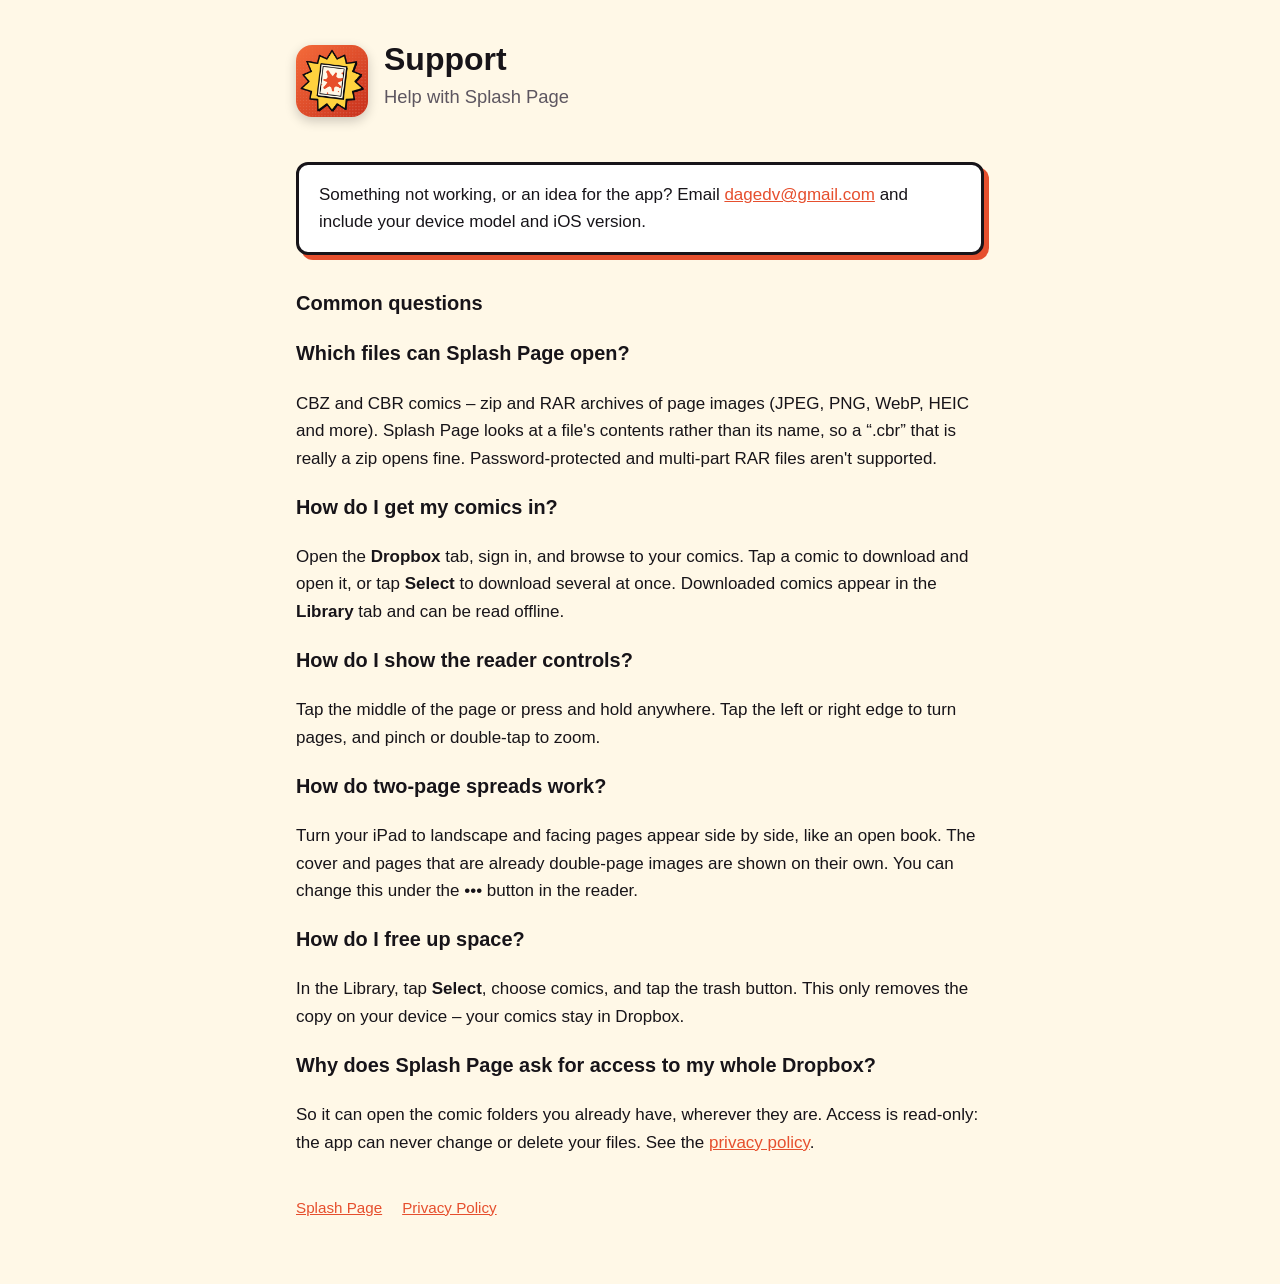
==== support.html @ 447c873d "Splash Page website: home, support and privacy pages Co-Authored-By: Claude Opus 5.5 <noreply@anthro" ====
<!doctype html>
<html lang="en">
<head>
<meta charset="utf-8">
<meta name="viewport" content="width=device-width, initial-scale=1">
<title>Support – Splash Page</title>
<link rel="icon" href="icon.png">
<link rel="stylesheet" href="style.css">
</head>
<body>
<main>
  <header>
    <a href="index.html"><img src="icon.png" alt="Splash Page"></a>
    <div>
      <h1>Support</h1>
      <p class="lead">Help with Splash Page</p>
    </div>
  </header>

  <div class="card">
    Something not working, or an idea for the app? Email <a href="mailto:dagedv@gmail.com">dagedv@gmail.com</a> and include your device model and iOS version.
  </div>

  <h2>Common questions</h2>

  <h3>Which files can Splash Page open?</h3>
  <p>CBZ and CBR comics – zip and RAR archives of page images (JPEG, PNG, WebP, HEIC and more). Splash Page looks at a file's contents rather than its name, so a “.cbr” that is really a zip opens fine. Password-protected and multi-part RAR files aren't supported.</p>

  <h3>How do I get my comics in?</h3>
  <p>Open the <strong>Dropbox</strong> tab, sign in, and browse to your comics. Tap a comic to download and open it, or tap <strong>Select</strong> to download several at once. Downloaded comics appear in the <strong>Library</strong> tab and can be read offline.</p>

  <h3>How do I show the reader controls?</h3>
  <p>Tap the middle of the page or press and hold anywhere. Tap the left or right edge to turn pages, and pinch or double-tap to zoom.</p>

  <h3>How do two-page spreads work?</h3>
  <p>Turn your iPad to landscape and facing pages appear side by side, like an open book. The cover and pages that are already double-page images are shown on their own. You can change this under the ••• button in the reader.</p>

  <h3>How do I free up space?</h3>
  <p>In the Library, tap <strong>Select</strong>, choose comics, and tap the trash button. This only removes the copy on your device – your comics stay in Dropbox.</p>

  <h3>Why does Splash Page ask for access to my whole Dropbox?</h3>
  <p>So it can open the comic folders you already have, wherever they are. Access is read-only: the app can never change or delete your files. See the <a href="privacy.html">privacy policy</a>.</p>

  <nav>
    <a href="index.html">Splash Page</a>
    <a href="privacy.html">Privacy Policy</a>
  </nav>
</main>
</body>
</html>
---- style.css ----
:root {
  --accent: #e64f2e;
  --ink: #171419;
  --paper: #fff8e7;
  --muted: #5d5660;
  --card: #ffffff;
  --border: #171419;
}
@media (prefers-color-scheme: dark) {
  :root { --ink: #f4efe6; --paper: #17141a; --muted: #b9b0ba; --card: #221e25; --border: #3a343d; }
}
* { box-sizing: border-box; }
body {
  margin: 0;
  background: var(--paper);
  color: var(--ink);
  font: 17px/1.6 -apple-system, BlinkMacSystemFont, "Segoe UI", Roboto, Helvetica, Arial, sans-serif;
}
main { max-width: 720px; margin: 0 auto; padding: 40px 16px 64px; }
header { display: flex; align-items: center; gap: 16px; margin-bottom: 32px; }
header img { width: 72px; height: 72px; border-radius: 16px; box-shadow: 0 4px 12px rgba(0,0,0,.2); }
header a { color: inherit; text-decoration: none; }
h1 { font-size: 2rem; line-height: 1.2; margin: 0; }
h2 { font-size: 1.25rem; margin-top: 2rem; }
p.lead { font-size: 1.15rem; color: var(--muted); margin-top: 4px; }
a { color: var(--accent); }
.card { background: var(--card); border: 3px solid var(--border); border-radius: 12px; padding: 16px 20px; margin: 16px 0; box-shadow: 5px 5px 0 var(--accent); }
nav { display: flex; gap: 20px; flex-wrap: wrap; margin-top: 40px; font-size: .95rem; }
footer { margin-top: 48px; color: var(--muted); font-size: .9rem; }
ul { padding-left: 1.2em; }
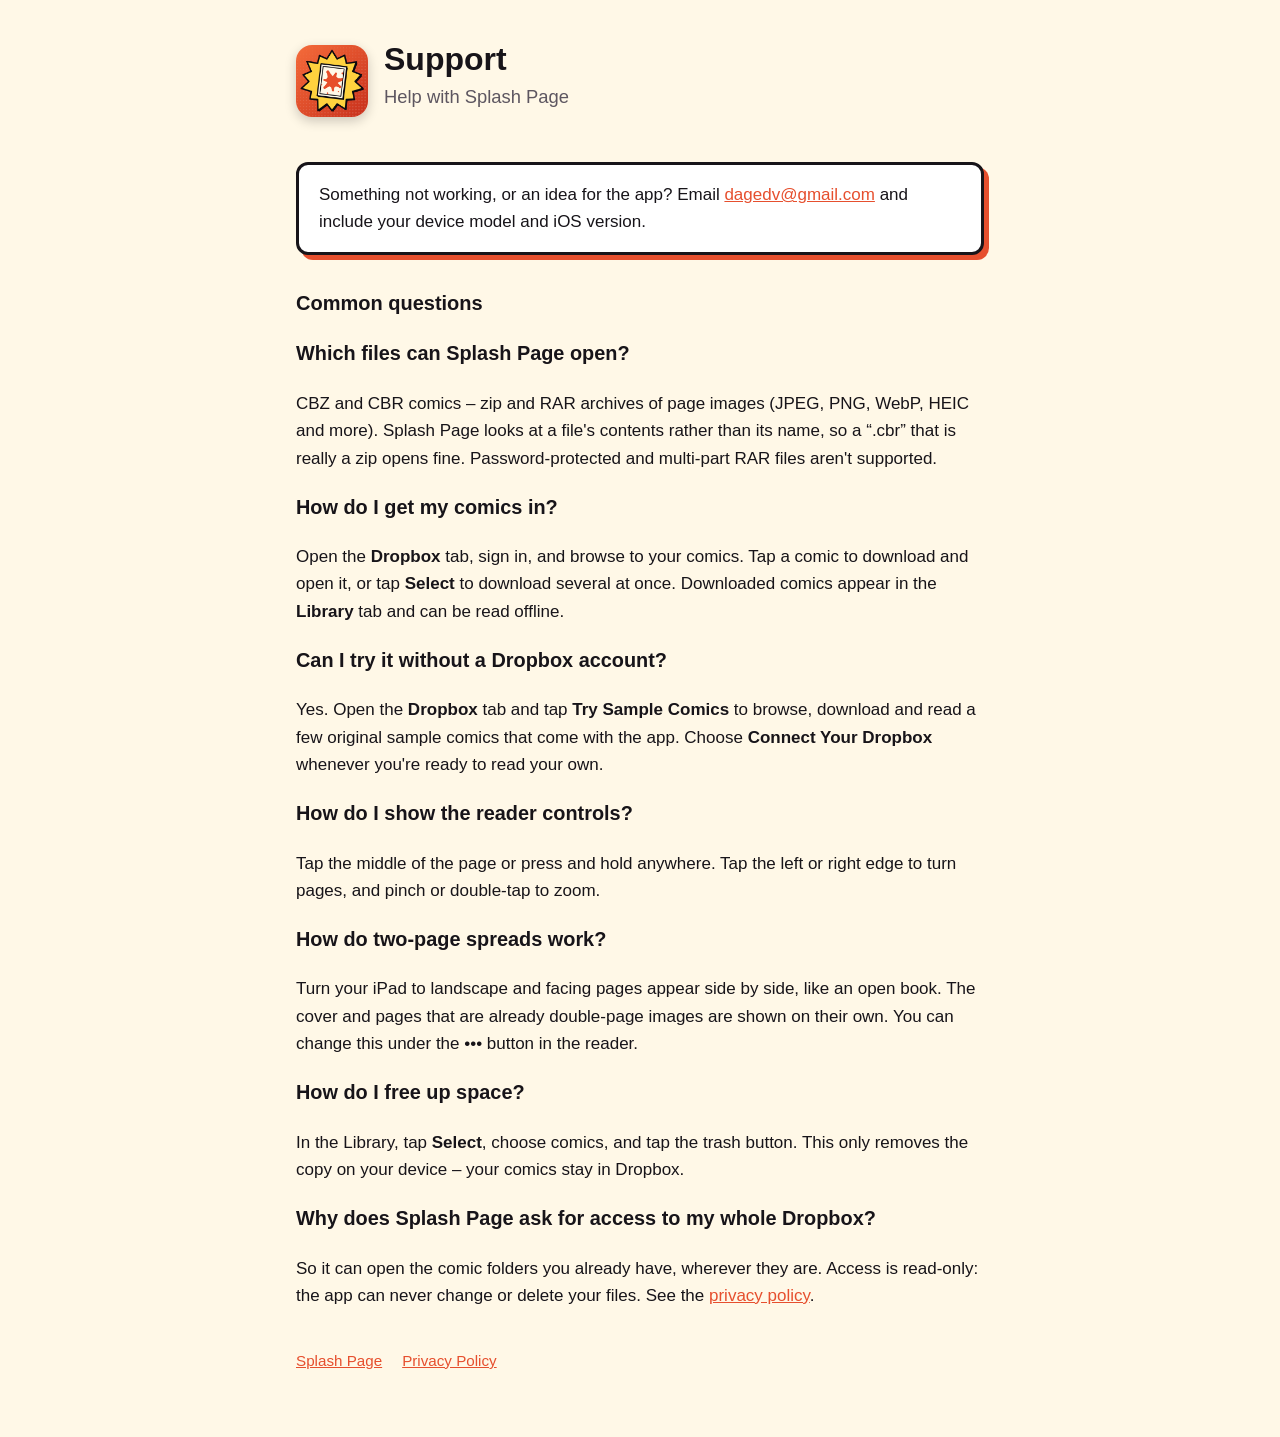
==== commit 3234da5c: "Support: explain the built-in sample comics Co-Authored-By: Claude Opus 5.5 <noreply@anthropic.com>" ====
--- a/support.html
+++ b/support.html
@@ -29,6 +29,9 @@
   <h3>How do I get my comics in?</h3>
   <p>Open the <strong>Dropbox</strong> tab, sign in, and browse to your comics. Tap a comic to download and open it, or tap <strong>Select</strong> to download several at once. Downloaded comics appear in the <strong>Library</strong> tab and can be read offline.</p>
 
+  <h3>Can I try it without a Dropbox account?</h3>
+  <p>Yes. Open the <strong>Dropbox</strong> tab and tap <strong>Try Sample Comics</strong> to browse, download and read a few original sample comics that come with the app. Choose <strong>Connect Your Dropbox</strong> whenever you're ready to read your own.</p>
+
   <h3>How do I show the reader controls?</h3>
   <p>Tap the middle of the page or press and hold anywhere. Tap the left or right edge to turn pages, and pinch or double-tap to zoom.</p>
 
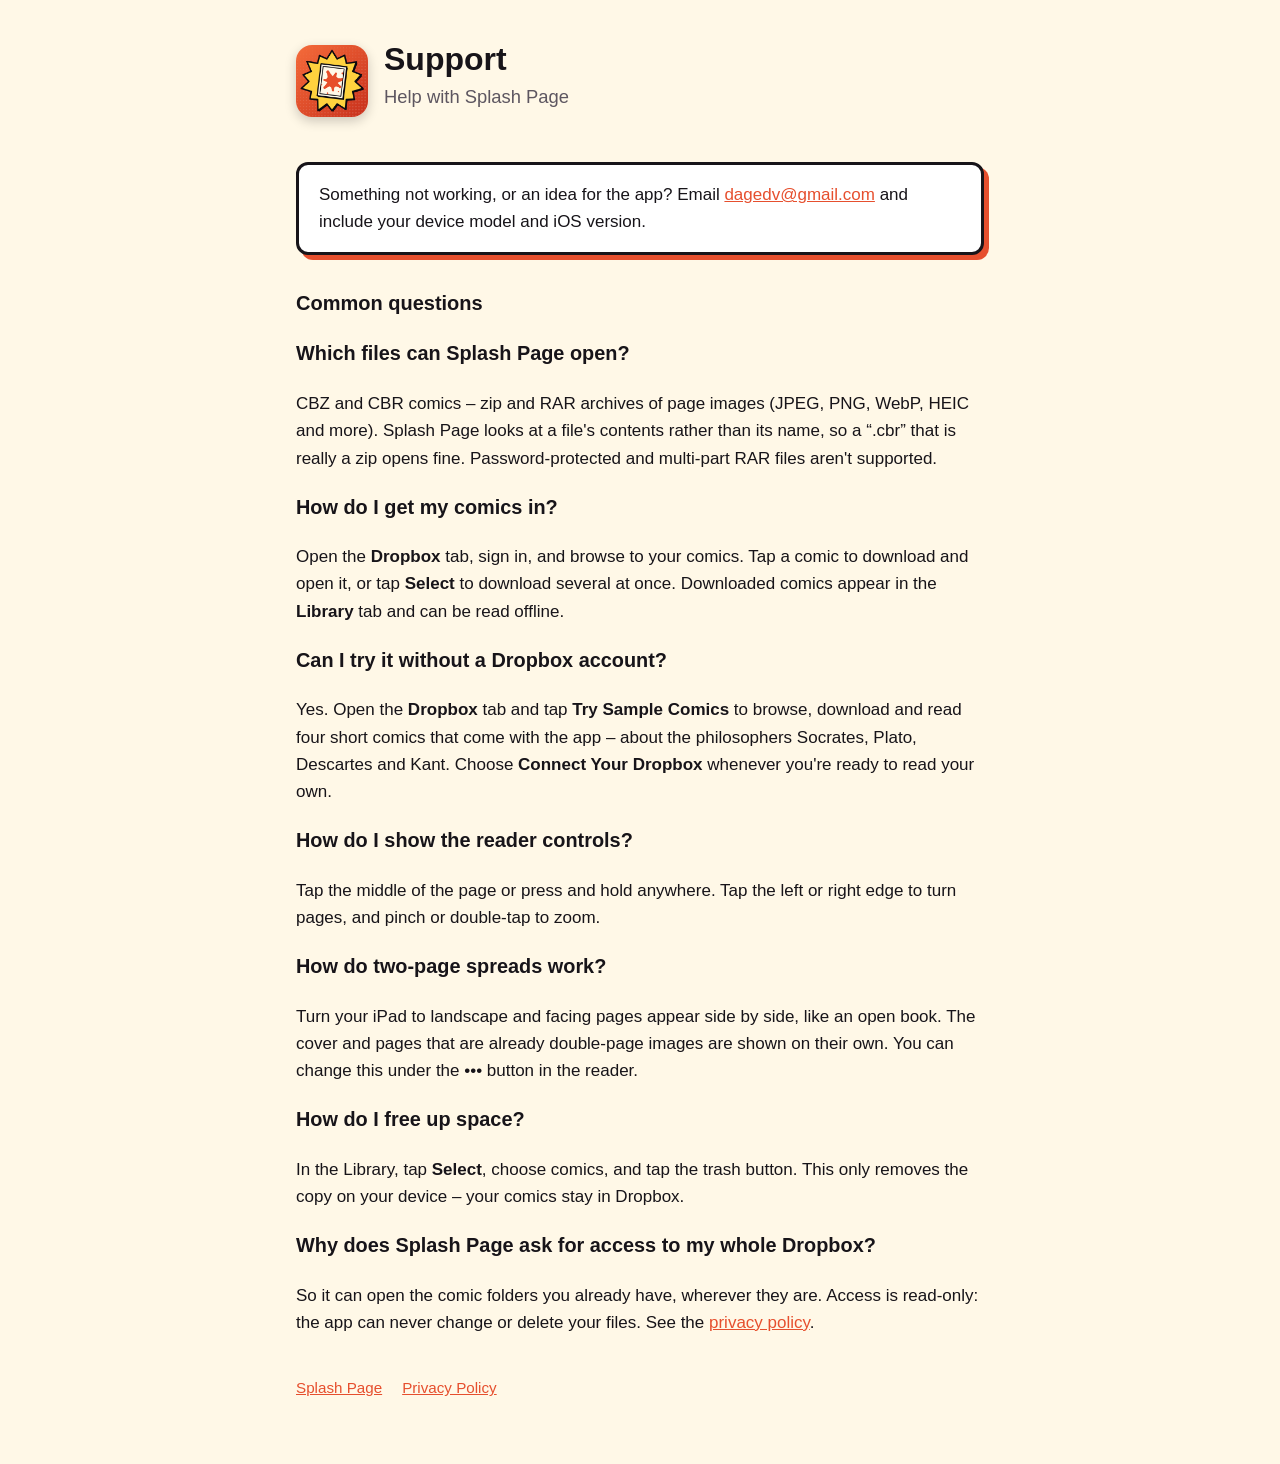
==== commit 06bfb7b2: "Support: describe the Great Thinkers sample comics Co-Authored-By: Claude Opus 5.5 <noreply@anthropi" ====
--- a/support.html
+++ b/support.html
@@ -30,7 +30,7 @@
   <p>Open the <strong>Dropbox</strong> tab, sign in, and browse to your comics. Tap a comic to download and open it, or tap <strong>Select</strong> to download several at once. Downloaded comics appear in the <strong>Library</strong> tab and can be read offline.</p>
 
   <h3>Can I try it without a Dropbox account?</h3>
-  <p>Yes. Open the <strong>Dropbox</strong> tab and tap <strong>Try Sample Comics</strong> to browse, download and read a few original sample comics that come with the app. Choose <strong>Connect Your Dropbox</strong> whenever you're ready to read your own.</p>
+  <p>Yes. Open the <strong>Dropbox</strong> tab and tap <strong>Try Sample Comics</strong> to browse, download and read four short comics that come with the app – about the philosophers Socrates, Plato, Descartes and Kant. Choose <strong>Connect Your Dropbox</strong> whenever you're ready to read your own.</p>
 
   <h3>How do I show the reader controls?</h3>
   <p>Tap the middle of the page or press and hold anywhere. Tap the left or right edge to turn pages, and pinch or double-tap to zoom.</p>
